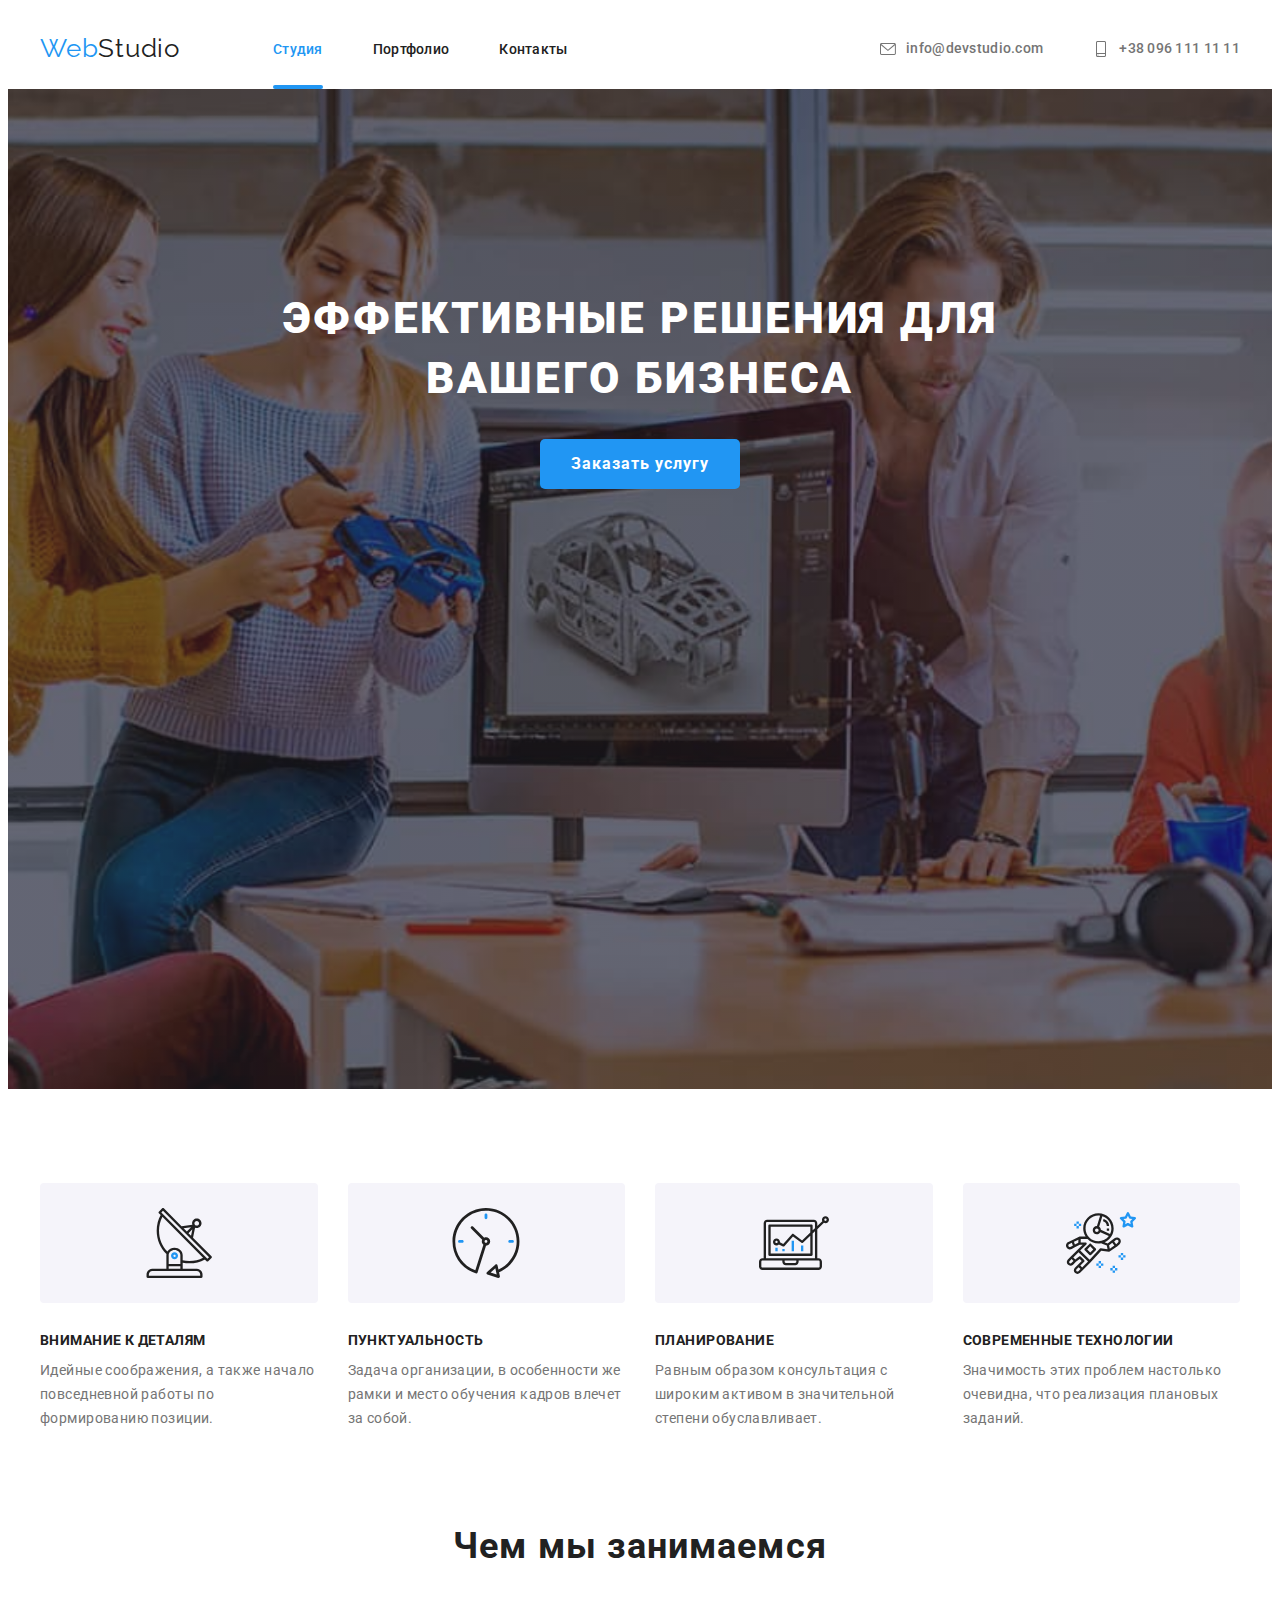
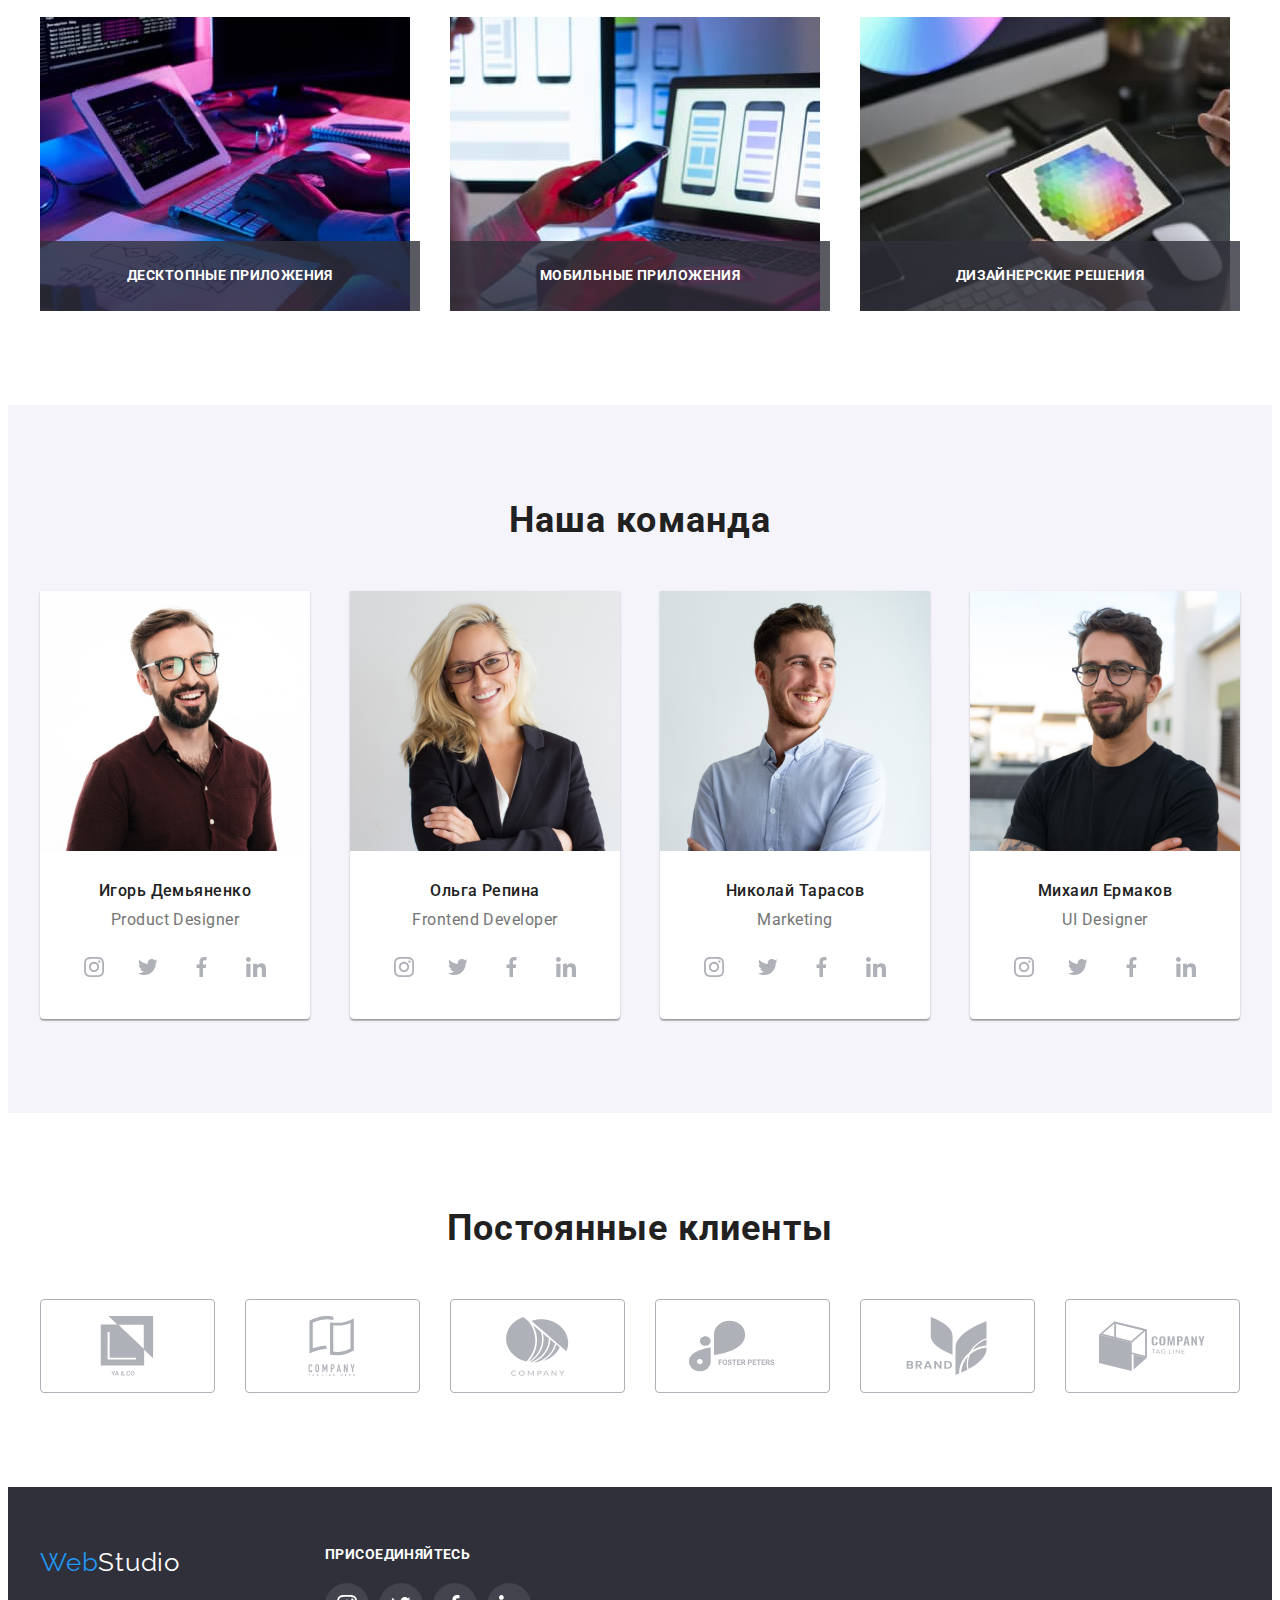
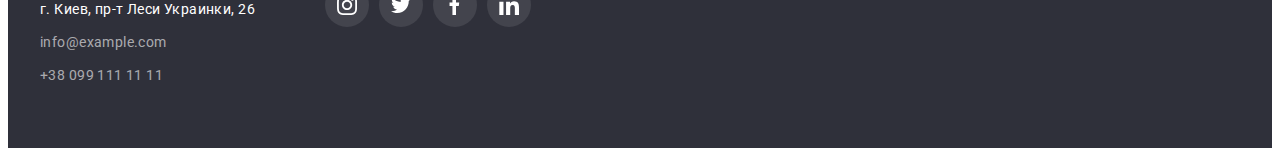
==== index.html @ 11f338d6 "added files" ====
﻿<!DOCTYPE html>
<html lang="ru">
<head>
    <meta charset="UTF-8">
    <meta http-equiv="X-UA-Compatible" content="IE=edge">
    <meta name="viewport" content="width=device-width, initial-scale=1.0">
    <link rel="preconnect" href="https://fonts.googleapis.com">
    <link rel="preconnect" href="https://fonts.gstatic.com" crossorigin>
    <link href="https://fonts.googleapis.com/css2?family=Raleway:wght@700&family=Roboto:wght@400;500;700;900&display=swap" rel="stylesheet">
    <link rel="stylesheet" href="https://cdnjs.cloudflare.com/ajax/libs/modern-normalize/1.1.0/modern-normalize.min.css" integrity="sha512-wpPYUAdjBVSE4KJnH1VR1HeZfpl1ub8YT/NKx4PuQ5NmX2tKuGu6U/JRp5y+Y8XG2tV+wKQpNHVUX03MfMFn9Q==" crossorigin="anonymous" referrerpolicy="no-referrer" />
    <link rel="stylesheet" href="./css/styles.css">
    <title>Web Studio</title>
</head>
<body>
    <!-- header -->
    <header class="header">
        <div class="container flex-center-between">
            <nav class="navigation flex-center-between">
                <a class="logo" lang="en" href="/">Web<span>Studio</span>
                </a>
                <ul class="navigation-list">
                    <li class="navigation-item"><a class="navigation-link active" href="index.html">Студия</a></li>
                    <li class="navigation-item"><a class="navigation-link" href="portfolio.html">Портфолио</a></li>
                    <li class="navigation-item"><a class="navigation-link" href="">Контакты</a></li>
                </ul>
            </nav>
            <div class="connection flex">
                <a class="connection-link" href="mailto:info@devstudio.com">
                    <svg class="connection-icon">
                        <use href="./images/symbol-defs.svg#icon-gray-mail"></use>
                    </svg>
                    <span>info@devstudio.com</span></a>
                <a class="connection-link" href="tel:+380961111111">
                    <svg class="connection-icon">
                        <use href="./images/symbol-defs.svg#icon-gray-smartphone"></use>
                    </svg>
                    <span>+38 096 111 11 11</span></a>
            </div>
        </div>
    </header>
    <!-- main -->
    <main>
        <!-- hero -->
        <section class="hero overlay">
            <div class="container">
                <h1 class="title">Эффективные решения для вашего бизнеса</h1>
            <button class="hero-button" type="button" data-modal-open>Заказать услугу</button>
            </div>
        </section>
        <!-- benefits -->
        <section class="benefits section">
           <div class="container">
            <h2 class="visually-hidden">Преимущества</h2>
            <ul class="benefits-list flex-center">
                <li class="benefits-item">
                    <div class="benefits-icon">
                        <svg class="benefits-ic">
                        <use href="./images/symbol-defs.svg#icon-benefits-one"></use>
                    </svg>
                    </div>
                    <h3 class="benefits-title">Внимание к деталям</h3>
                    <p class="benefits-descr">Идейные соображения, а также начало повседневной работы по формированию позиции.</p>
                </li>
                <li class="benefits-item">
                    <div class="benefits-icon">
                        <svg class="benefits-ic">
                        <use href="./images/symbol-defs.svg#icon-benefits-two"></use>
                    </svg>
                    </div>
                    <h3 class="benefits-title">Пунктуальность</h3>
                    <p class="benefits-descr">Задача организации, в особенности же рамки и место обучения кадров влечет за собой.</p>
                </li>
                <li class="benefits-item">
                    <div class="benefits-icon">
                        <svg class="benefits-ic">
                        <use href="./images/symbol-defs.svg#icon-benefits-three"></use>
                    </svg>
                    </div>
                    <h3 class="benefits-title">Планирование</h3>
                    <p class="benefits-descr">Равным образом консультация с широким активом в значительной степени обуславливает.</p>
                </li>
                <li class="benefits-item">
                    <div class="benefits-icon">
                        <svg class="benefits-ic">
                        <use href="./images/symbol-defs.svg#icon-benefits-four"></use>
                    </svg>
                    </div>
                    <h3 class="benefits-title">Современные технологии</h3>
                    <p class="benefits-descr">Значимость этих проблем настолько очевидна, что реализация плановых заданий.</p>
                </li>
            </ul>
           </div>
        </section>
        <!-- what are we doing -->
        <section class="specifics">
           <div class="container ">
            <h2 class="second-title">Чем мы занимаемся</h2>
            <ul class="specifics-list flex-center-between">
                <li class="specifics-item">
                    <a class="specifics-link" href="">
                        <img src="images/box1.jpg" alt="Десктопные приложения" width="370">
                        <div class="specifics-title">Десктопные приложения</div>
                    </a>
                    
                </li>
                <li class="specifics-item">
                    <a class="specifics-link" href="">
                        <img src="images/box2.jpg" alt="Мобильные приложения" width="370">
                        <div class="specifics-title">Мобильные приложения</div>
                    </a>
                    
                </li>
                <li class="specifics-item">
                    <a class="specifics-link" href="">
                        <img src="images/box3.jpg" alt="Дизайнерские решения" width="370">
                        <div class="specifics-title">Дизайнерские решения</div>
                    </a>
                    
                </li>
            </ul>
           </div>
        </section>
        <!-- our tem -->
        <section class="team section">
          <div class="container">
            <h2 class="second-title">Наша команда</h2>
            <ul class="team-list flex-center-between">
                <li class="team-item">
                    <img src="images/team1.jpg" alt="Игорь Демьяненко" width="270" class="team-img">
                    <h3 class="team-title">Игорь Демьяненко</h3>
                    <p class="team-descr" lang="en">Product Designer</p>
                    <ul class="team-socials-list flex-center-between">
                        <li class="team-socials-item">
                            <a class="team-socials-link" href="">
                                <svg class="team-socials-icon">
                                    <use href="./images/symbol-defs.svg#icon-instagram2"></use>
                                </svg>
                            </a>
                        </li>
                        <li class="team-socials-item">
                            <a class="team-socials-link" href="">
                                <svg class="team-socials-icon">
                                    <use href="./images/symbol-defs.svg#icon-twitter"></use>
                                </svg>
                            </a>
                        </li>
                        <li class="team-socials-item">
                            <a class="team-socials-link" href="">
                                <svg class="team-socials-icon">
                                    <use href="./images/symbol-defs.svg#icon-fb"></use>
                                </svg>
                            </a>
                        </li>
                        <li class="team-socials-item">
                            <a class="team-socials-link" href="">
                                <svg class="team-socials-icon">
                                    <use href="./images/symbol-defs.svg#icon-linkedin"></use>
                                </svg>
                            </a>
                        </li>
                    </ul>
                </li>
                <li class="team-item">
                    <img src="images/team2.jpg" alt="Ольга Репина" width="270" class="team-img">
                    <h3 class="team-title">Ольга Репина</h3>
                    <p class="team-descr" lang="en">Frontend Developer</p>
                    <ul class="team-socials-list flex-center-between">
                        <li class="team-socials-item">
                            <a class="team-socials-link" href="">
                                <svg class="team-socials-icon">
                                    <use href="./images/symbol-defs.svg#icon-instagram2"></use>
                                </svg>
                            </a>
                        </li>
                        <li class="team-socials-item">
                            <a class="team-socials-link" href="">
                                <svg class="team-socials-icon">
                                    <use href="./images/symbol-defs.svg#icon-twitter"></use>
                                </svg>
                            </a>
                        </li>
                        <li class="team-socials-item">
                            <a class="team-socials-link" href="">
                                <svg class="team-socials-icon">
                                    <use href="./images/symbol-defs.svg#icon-fb"></use>
                                </svg>
                            </a>
                        </li>
                        <li class="team-socials-item">
                            <a class="team-socials-link" href="">
                                <svg class="team-socials-icon">
                                    <use href="./images/symbol-defs.svg#icon-linkedin"></use>
                                </svg>
                            </a>
                        </li>
                    </ul>
                </li>
                <li class="team-item">
                    <img src="images/team3.jpg" alt="Николай Тарасов" width="270" class="team-img">
                    <h3 class="team-title">Николай Тарасов</h3>
                    <p class="team-descr" lang="en">Marketing</p>
                    <ul class="team-socials-list flex-center-between">
                        <li class="team-socials-item">
                            <a class="team-socials-link" href="">
                                <svg class="team-socials-icon">
                                    <use href="./images/symbol-defs.svg#icon-instagram2"></use>
                                </svg>
                            </a>
                        </li>
                        <li class="team-socials-item">
                            <a class="team-socials-link" href="">
                                <svg class="team-socials-icon">
                                    <use href="./images/symbol-defs.svg#icon-twitter"></use>
                                </svg>
                            </a>
                        </li>
                        <li class="team-socials-item">
                            <a class="team-socials-link" href="">
                                <svg class="team-socials-icon">
                                    <use href="./images/symbol-defs.svg#icon-fb"></use>
                                </svg>
                            </a>
                        </li>
                        <li class="team-socials-item">
                            <a class="team-socials-link" href="">
                                <svg class="team-socials-icon">
                                    <use href="./images/symbol-defs.svg#icon-linkedin"></use>
                                </svg>
                            </a>
                        </li>
                    </ul>
                </li>
                <li class="team-item">
                    <img src="images/team4.jpg" alt="Михаил Ермаков" width="270" class="team-img">
                    <h3 class="team-title">Михаил Ермаков</h3>
                    <p class="team-descr" lang="en">UI Designer</p>
                    <ul class="team-socials-list flex-center-between">
                        <li class="team-socials-item">
                            <a class="team-socials-link" href="">
                                <svg class="team-socials-icon">
                                    <use href="./images/symbol-defs.svg#icon-instagram2"></use>
                                </svg>
                            </a>
                        </li>
                        <li class="team-socials-item">
                            <a class="team-socials-link" href="">
                                <svg class="team-socials-icon">
                                    <use href="./images/symbol-defs.svg#icon-twitter"></use>
                                </svg>
                            </a>
                        </li>
                        <li class="team-socials-item">
                            <a class="team-socials-link" href="">
                                <svg class="team-socials-icon">
                                    <use href="./images/symbol-defs.svg#icon-fb"></use>
                                </svg>
                            </a>
                        </li>
                        <li class="team-socials-item">
                            <a class="team-socials-link" href="">
                                <svg class="team-socials-icon">
                                    <use href="./images/symbol-defs.svg#icon-linkedin"></use>
                                </svg>
                            </a>
                        </li>
                    </ul>
                </li>
            </ul>
          </div>
        </section>
        <section class="clients section">
            <div class="container">
                <h2 class="second-title">Постоянные клиенты</h2>
            <ul class="clients-list">
                <li class="clients-item">
                    <a class="clients-link" href="">
                        <svg class="clients-icon">
                            <use href="./images/symbol-defs.svg#icon-clients-one"></use>
                        </svg> 
                    </a>
                </li>
                <li class="clients-item">
                    <a class="clients-link" href="#">
                        <svg class="clients-icon">
                            <use href="./images/symbol-defs.svg#icon-clients-two"></use>
                        </svg> 
                    </a>
                </li>
                <li class="clients-item">
                    <a class="clients-link" href="#">
                        <svg class="clients-icon">
                            <use href="./images/symbol-defs.svg#icon-clients-three"></use>
                        </svg> 
                    </a>
                </li>
                <li class="clients-item">
                    <a class="clients-link" href="#">
                        <svg class="clients-icon">
                            <use href="./images/symbol-defs.svg#icon-clients-four"></use>
                        </svg> 
                    </a>
                </li>
                <li class="clients-item">
                    <a class="clients-link" href="#">
                        <svg class="clients-icon">
                            <use href="./images/symbol-defs.svg#icon-clients-five"></use>
                        </svg> 
                    </a>
                </li>
                <li class="clients-item">
                    <a class="clients-link" href="#">
                        <svg class="clients-icon">
                            <use href="./images/symbol-defs.svg#icon-clients-six"></use>
                        </svg> 
                    </a>
                </li>
            </ul>

            </div>
        </section>
    </main>
    <!-- footer -->
    <footer class="footer">
       <div class="container flex">
        <div class="footer-contacts">
            <a class="logo footer-logo" lang="en" href="/">
            Web<span>Studio</span>
        </a>
    <address class="address">г. Киев, пр-т Леси Украинки, 26</address>
    <div class="footer-links">
        <a class="footer-link footer-link-mail" href="mailto:info@example.com">info@example.com</a>
        <a class="footer-link" href="tel:+380991111111">+38 099 111 11 11</a>
    </div>
        </div>
        <div class="footer-socials">
            <h2 class="footer-socials-header">Присоединяйтесь</h2>
            <ul class="footer-socials-list flex-center">
                <li class="footer-socials-item">
                    <a href="" class="footer-social-link">
                        <svg class="footer-social-icon">
                            <use href="./images/symbol-defs.svg#icon-instagram2"></use>
                        </svg>
                    </a>
                </li>
                <li class="footer-socials-item">
                    <a href="" class="footer-social-link">
                        <svg class="footer-social-icon">
                            <use href="./images/symbol-defs.svg#icon-twitter"></use>
                        </svg>
                    </a>
                </li>
                <li class="footer-socials-item">
                    <a href="" class="footer-social-link">
                        <svg class="footer-social-icon">
                            <use href="./images/symbol-defs.svg#icon-fb"></use>
                        </svg>
                    </a>
                </li>
                <li class="footer-socials-item">
                    <a href="" class="footer-social-link">
                        <svg class="footer-social-icon">
                            <use href="./images/symbol-defs.svg#icon-linkedin"></use>
                        </svg>
                    </a>
                </li>
            </ul>
        </div>
   
       </div>
    </footer>
<div class="backdrop is-hidden" data-modal>
    <div class="modal">
 <div class="close" data-modal-close>
 </div>
    </div>
</div>

    <script src="./js/modal.js"></script>
</body>
</html>
---- css/styles.css ----
﻿:root {
    --brand-color: #2196F3;
    --light-font-color: #757575;
    --dark-font-color: #212121;
    --bg-color: #F5F4FA;
    --footer-bg-color: #2F303A;
}
body {
    font-family: Roboto, sans-serif;
    background-color: #ffffff;
    color: var(--dark-font-color);
}
li {
    list-style: none;
}
.second-title {

    font-size: 36px;
    line-height: 1.17;
    text-align: center;
    letter-spacing: 0.03em;
    margin-bottom: 50px;
}
.container {
    width: 1200px;
    padding-left: 15px;
    padding-right: 15px;
    margin: 0 auto;
}
h1,
h2,
h3,
h4,
h5,
h6,
p {
    margin: 0;
}
ul,
ol {
    padding-left: 0;
    margin: 0;
}
button {
    cursor: pointer;
}
img {
    display: block;
}
.flex {
    display: flex;
}
.flex-center-between {
    display: flex;
    align-items: center;
    justify-content: space-between;
}
.flex-center {
    display: flex;
    align-items: center;
}
.section {
    padding-top: 94px;
    padding-bottom: 94px;
}
/*//////////////////// header ///////////////////////*/
.header {
    padding-top: 25px;
    padding-bottom: 25px;
}
.header-portfolio {
    border-bottom: 1px solid #ECECEC;
}
.logo {
    font-family: Raleway, sans-serif;
    color: var(--brand-color);
    text-decoration: none;
    font-size: 26px;
    line-height: 1.2;
    letter-spacing: 0.03em;
}
.logo>span {
    color: var(--dark-font-color);
}

.navigation-list {
    display: flex;
    margin-left: 93px;
}
.navigation-item:not(:last-child) {
    margin-right: 50px;
}


.navigation-link {
    position: relative;
    padding-top: 32px;
    padding-bottom: 32px;
    text-decoration: none;
    color: #212121;
    font-weight: 500;
    font-size: 14px;
    line-height: 1.14;
    letter-spacing: 0.02em;
    transition: color 250ms cubic-bezier(0.4, 0, 0.2, 1);
}

.navigation-link.active {
    color: var(--brand-color);
    position: relative;
}
.active::after {
    width: 100%;
    position: absolute;
    content: '';
    display: block;
    bottom: 0;
    left: 0;
    height: 4px;
    border-radius: 2px;
    background-color: var(--brand-color);
}
.navigation-list .navigation-link:hover,
.navigation-list .navigation-link:focus {
    color: var(--brand-color);
}



.connection .connection-link {
    display: flex;
    justify-content: center;
    align-items: center;
    color: var(--light-font-color);
    text-decoration: none;
    font-weight: 500;
    font-size: 14px;
    line-height: 1.14;
    letter-spacing: 0.02em;
    fill: var(--light-font-color);
    transition: color 250ms cubic-bezier(0.4, 0, 0.2, 1),
    fill 250ms cubic-bezier(0.4, 0, 0.2, 1);
   
}
.connection-link + .connection-link {
    margin-left: 50px;
}
.connection-icon {
    display: inline-block;
    vertical-align: top;
    width: 16px;
    height: 16px;
    margin-right: 10px;
}
.connection .connection-link:hover,
.connection .connection-link:focus {
    color: var(--brand-color);
    fill: var(--brand-color);
}

/*//////////////// index - styles /////////////////////*/
/* ///////////////////////hero/////////////////////////// */
.hero {
    padding-top: 200px;
    padding-bottom: 200px;
    
    
}
.overlay {
    height: 600px;
    max-width: 1600px;
    margin-left: auto;
    margin-right: auto;
    background: linear-gradient(180deg, 
    rgba(47, 48, 58, 0.4), 
    rgba(47, 48, 58, 0.4)) 
  ,
     url('../images/bg.jpg');
    background-size: cover;
    background-position: center;
    background-repeat: no-repeat;
}
.hero .title {
    font-weight: 900;
    font-size: 44px;
    line-height: 1.36;
    text-align: center;
    letter-spacing: 0.06em;
    text-transform: uppercase;
    color: #FFFFFF;
    margin-bottom: 30px;
    padding-left: 237px;
    padding-right: 237px;
}
.hero .hero-button {
    display: block;
    font-family: 'Roboto', sans-serif;
    color: #fff;
    background-color: var(--brand-color);
    font-weight: 700;
    font-size: 16px;
    line-height: 1.4;
    text-align: center;
    letter-spacing: 0.06em;
    width: 200px;
    height: 50px;
    cursor: pointer;
    border: none;
    border-radius: 5px;
    margin: 0 auto;
    
}
/*////////////////// benefits////////////////////// */
.benefits {
    background-color: #ffffff;
    
}
.visually-hidden { 
    position: absolute; 
    width: 1px; 
    height: 1px; 
    margin: -1px; 
    border: 0; 
    padding: 0; 
    white-space: nowrap; 
    clip-path: inset(100%); 
    clip: rect(0 0 0 0); 
    overflow: hidden; 
} 
.benefits-list {
    margin-right: -30px;
}
.benefits-icon {
    display: flex;
    justify-content: center;
    align-items: center;
    height: 120px;
    background-color: #F5F4FA;
    border-radius: 4px;
    margin-bottom: 30px;
}
.benefits-ic {
    width: 70px;
    height: 70px;
}
.benefits .benefits-item {
    width: calc(100% / 4 - 30px);
    margin-right: 30px;
}
.benefits .benefits-title {
    font-size: 14px;
    line-height: 1.14;
    letter-spacing: 0.03em;
    text-transform: uppercase;
    margin-bottom: 10px;
}
.benefits .benefits-descr {
    font-size: 14px;
    line-height: 1.7;
    letter-spacing: 0.03em;
    color: var(--light-font-color);
}
/*///////////////////// specifics///////////////////////// */
.specifics {
    padding-bottom: 94px;
}
.specifics-list {
    margin-left: -30px;
}
.specifics-item {
    list-style: none;
    width: calc(100% / 3 - 30px);
    margin-left: 30px;
}
.specifics-title {
    display: flex;
    align-items: center;
    justify-content: center;
    position: absolute;
    bottom: 0;
    left: 0;
    width: 100%;
    height: 70px;
    font-size: 14px;
    line-height: 1.14;
    font-weight: 700;
    letter-spacing: 0.03em;
    text-transform: uppercase;
    color: #FFFFFF;
    background-color: rgba(47, 48, 58, 0.8);
}
.specifics-link {
    height: 294px;
    position: relative;
    display: block;
    
}
/*////////////////////// team/////////////////////////// */
.team {
    background-color: var(--bg-color);
}
.team-item {
    padding-bottom: 30px;
    background-color: #fff;
    box-shadow: 0px 1px 3px rgba(0, 0, 0, 0.12), 0px 1px 1px rgba(0, 0, 0, 0.14), 0px 2px 1px rgba(0, 0, 0, 0.2);
    border-radius: 0px 0px 4px 4px;
}
.team-img {
    margin-bottom: 30px;
}
.team-title {
    font-weight: 500;
    font-size: 16px;
    line-height: 1.19;
    text-align: center;
    letter-spacing: 0.03em;
    margin-bottom: 10px;
}
.team-descr {
    font-size: 16px;
    line-height: 1.19;
    text-align: center;
    letter-spacing: 0.03em;
    color: var(--light-font-color);
    margin-bottom: 16px;
}
.team-socials-list {
    padding-left: 32px;
    padding-right: 32px;
}
.team-socials-icon {
    width: 20px;
    height: 20px;
}
.team-socials-link {
    display: flex;
    justify-content: center;
    align-items: center;
    border-radius: 50px;
    width: 44px;
    height: 44px;
    fill: #AFB1B8;
    transition: background-color 250ms cubic-bezier(0.4, 0, 0.2, 1),
    fill 250ms cubic-bezier(0.4, 0, 0.2, 1);
}
.team-socials-link:hover,
.team-socials-link:focus {
    background-color: var(--brand-color);
    fill: #fff;
}
/* //////////////clients///////////////////// */
.clients {
    background-color: #ffffff;
}
.clients-list {
    display: flex;
    align-items: center;
    margin-right: -30px;
}
.clients-item {
    width: calc(100% / 6 - 30px);
    margin-right: 30px;
   
}
.clients-icon {
    width: 106px;
    height: 60px;
}
.clients-link {
    display: flex;
    justify-content: center;
    align-items: center;
    height: 92px;
    border: 1px solid rgba(175, 177, 184, 1);
    border-radius: 4px;
    fill: #afb1b8;
    transition: border-color 250ms cubic-bezier(0.4, 0, 0.2, 1),
    fill 250ms cubic-bezier(0.4, 0, 0.2, 1);
}
.clients-link:hover,
.clients-link:focus {
    fill: var(--brand-color);
    border-color: var(--brand-color);
}
/*////////////// portfolio ///////////////////*/

.works-button {
    font-family: Roboto, sans-serif;
    font-weight: 500;
    font-size: 16px;
    line-height: 1.6;
    text-align: center;
    letter-spacing: 0.03em;
    color: var(--dark-font-color);
    border: none;
    padding: 6px 22px;
    cursor: pointer;
    background-color: var(--bg-color);
    border-radius: 5px;
    transition: background-color 250ms cubic-bezier(0.4, 0, 0.2, 1),
     color 250ms cubic-bezier(0.4, 0, 0.2, 1),
     box-shadow 250ms cubic-bezier(0.4, 0, 0.2, 1);
}
.works-button:hover,
.works-button:focus {
    background-color: var(--brand-color);
    color: #ffffff;
    box-shadow: 0px 3px 1px rgba(0, 0, 0, 0.1), 0px 1px 2px rgba(0, 0, 0, 0.08), 0px 2px 2px rgba(0, 0, 0, 0.12);
}
.works-tabs {
    margin-bottom: 50px;
    justify-content: center;
}
.works-tab:not(:last-child) {
    margin-right: 8px;
}
.works-block {
    position: relative;
    height: 294px;
    overflow: hidden;
    
}
.works-descr {
    position: absolute;
    background-color: rgba(33, 150, 243, 0.9);
    top: 0;
    left: 0;
    width: 100%;
    height: 100%;
    padding: 63px 24px;
    font-weight: 400;
    font-size: 18px;
    line-height: 1.55;
    letter-spacing: 0.03em;
    color: #FFFFFF;
    transform: translateY(100%);
    transition: transform 250ms cubic-bezier(0.4, 0, 0.2, 1);
}
.works-item:hover .works-descr,
.works-item:focus .works-descr {
    transform: translateY(0);
}
.item-content {
    border-bottom: 1px solid rgba(238, 238, 238, 1);
    border-left: 1px solid rgba(238, 238, 238, 1);
    border-right: 1px solid rgba(238, 238, 238, 1);
    padding: 20px 24px;
}
.works-item {
    position: relative;
    width: calc(100% / 3 - 30px);
    margin-left: 30px;
    margin-bottom: 30px;
}
.works-item:hover,
.works-item:focus {
    box-shadow: 0px 1px 1px rgba(0, 0, 0, 0.12), 0px 4px 4px rgba(0, 0, 0, 0.06), 1px 4px 6px rgba(0, 0, 0, 0.16);
}
.works-list {
    flex-wrap: wrap;
    display: flex;
    margin-left: -30px;
    margin-bottom: -30px;
    
}
.works-title {
    color: var(--dark-font-color);
    font-size: 18px;
    line-height: 2;
    letter-spacing: 0.06em;
    margin-bottom: 4px;
}
.works-link {
    text-decoration: none;
}
.works-type {
    font-size: 16px;
    line-height: 1.87;
    letter-spacing: 0.03em;
    color: var(--light-font-color);
    
}
.works .hidden {
    display: none;
    position: absolute;
    top: 0;
    font-size: 18px;
    line-height: 1.55;
    letter-spacing: 0.03em;
    color: #FFFFFF;
    background: rgba(33, 150, 243, 0.9);
    padding: 63px 24px;
}

/*//////////////////////// footer ///////////////////////////*/
.footer {
    background-color: var(--footer-bg-color);
    background-size: cover;
    width: 100%;
    padding-top: 60px;
    padding-bottom: 60px;
}
.footer-contacts {
    margin-right: 70px;
}
.footer .address {
    font-weight: 400;
    font-size: 14px;
    line-height: 1.7;
    letter-spacing: 0.03em;
    color: #FFFFFF;
    font-style: normal;
    margin-bottom: 9px;
    margin-top: 20px;
}
.footer span {
    color: #ffffff;
}
.footer .footer-link {
    display: block;
    font-weight: 400;
    font-size: 14px;
    line-height: 1.7;
    letter-spacing: 0.03em;
    color: rgba(255, 255, 255, 0.6);
    text-decoration: none;
}
.footer-link-mail {
    margin-bottom: 9px;
}
.footer-socials-header {
    font-size: 14px;
    line-height: 1.14;
    letter-spacing: 0.03em;
    text-transform: uppercase;
    color: #FFFFFF;
    margin-bottom: 20px;
}
.footer-socials-item:not(:last-child) {
    margin-right: 10px;
}
.footer-social-icon {
    width: 20px;
    height: 20px;
}
.footer-social-link {
    display: flex;
    justify-content: center;
    align-items: center;
    background-color: #43444D;
    border-radius: 50px;
    width: 44px;
    height: 44px;
    
    fill: #fff;
    transition: background-color 250ms cubic-bezier(0.4, 0, 0.2, 1);
}
.footer-social-link:hover,
.footer-social-link:focus {
    background-color: var(--brand-color);
}

.backdrop {
    position: fixed;
    top: 0;
    left: 0;
    width: 100%;
    height: 100%;
    background: rgba(0, 0, 0, 0.2);
    opacity: 1;
    transition: opacity 250ms cubic-bezier(0.4, 0, 0.2, 1);
}
.backdrop.is-hidden {
    opacity: 0;
    pointer-events: none;
}
.backdrop.is-hidden .modal {
    transform: translate(-50%, -50%) scale(1.1);
}
.modal {
    position: absolute;
    top: 50%;
    left: 50%;
    transform: translate(-50%, -50%) scale(1);

    min-height: 581px;
    min-width: 528px;

    background-color: #fff;
    transition: transform 250ms cubic-bezier(0.4, 0, 0.2, 1);
}

.close {
position: absolute;

top: 8px;
right: 8px;
width: 30px;
height: 30px;
cursor: pointer;
border: 1px solid rgba(0, 0, 0, 0.1);
border-radius: 50%;
transition: border 250ms cubic-bezier(0.4, 0, 0.2, 1);
}
.close:hover {
    border: 1px solid rgba(0, 0, 0, 0.5);
}
.close::before, .close::after {
position: absolute;
content: ' ';
height: 11px;
width: 2px;
background-color: #000;
top: 50%;
left: 50%;

}
.close:before {
transform: translate(-50%, -50%) rotate(45deg);
}
.close:after {
transform: translate(-50%, -50%) rotate(-45deg);
}
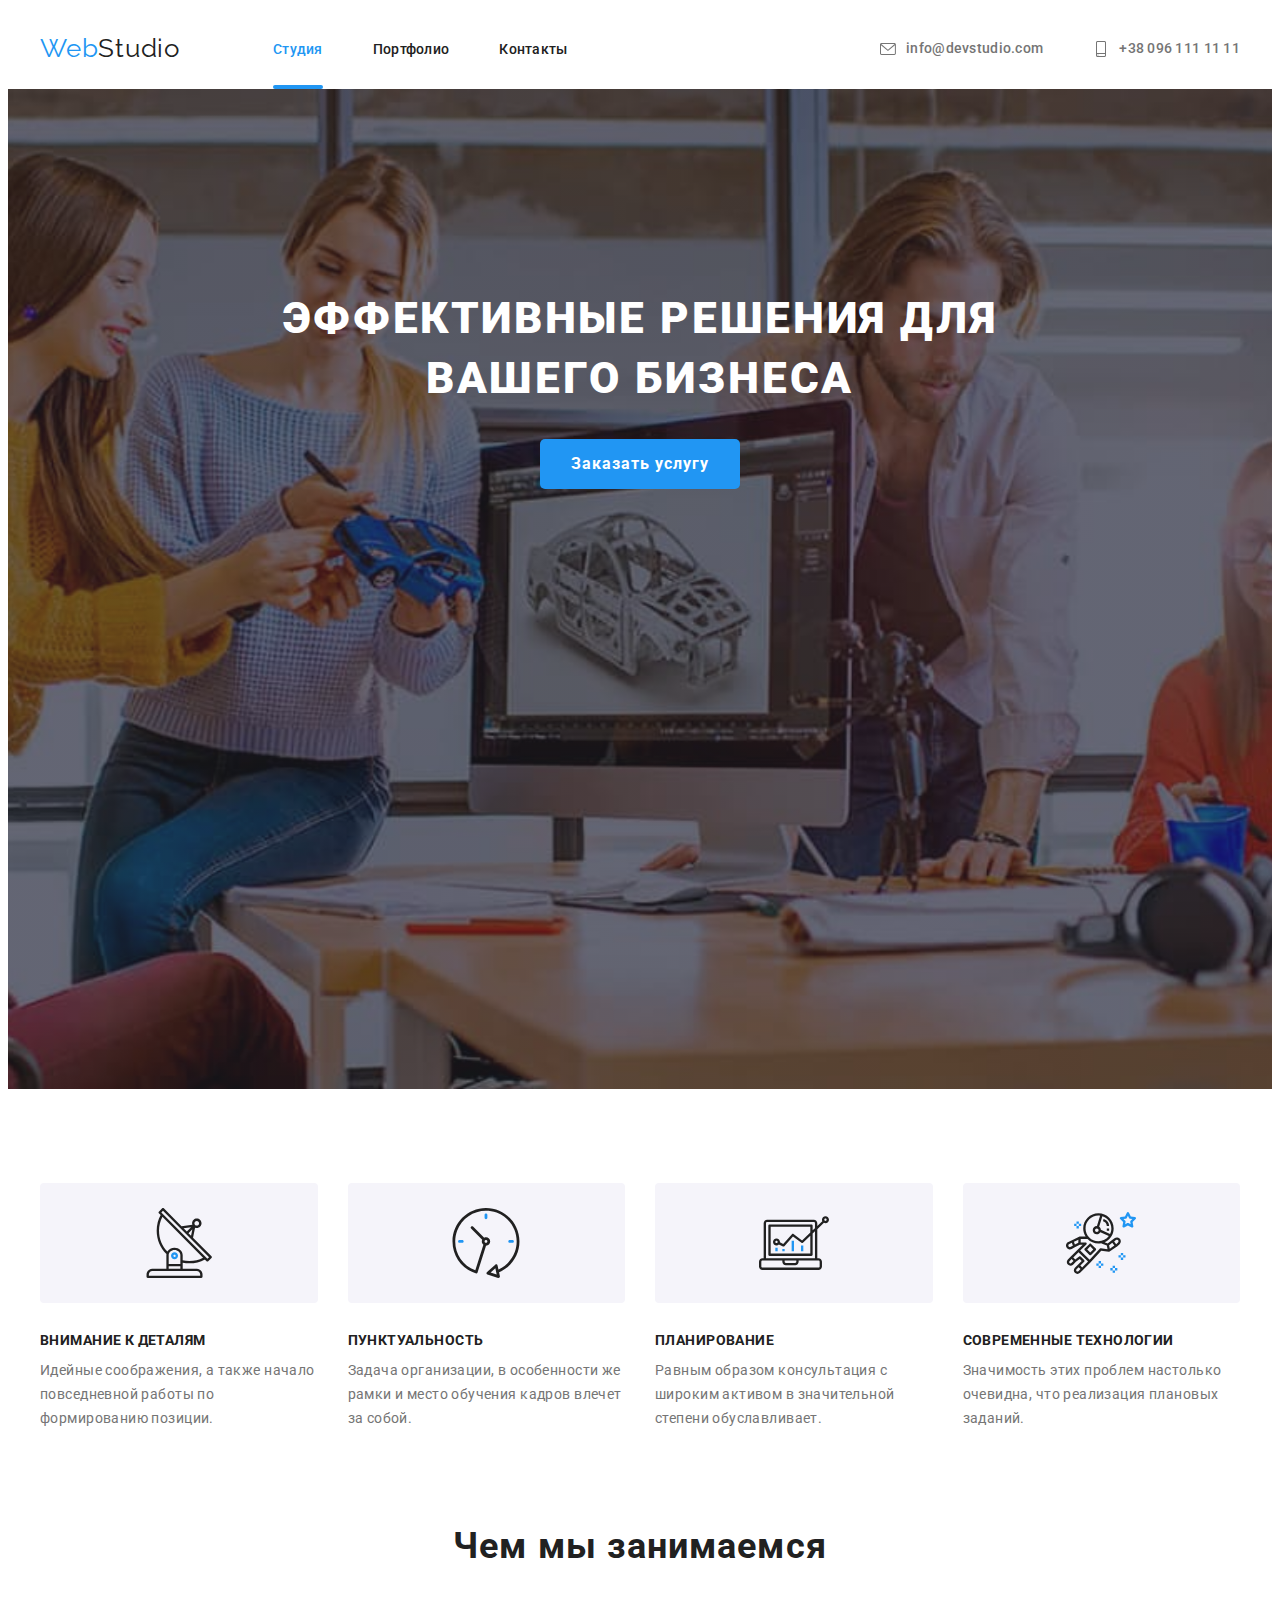
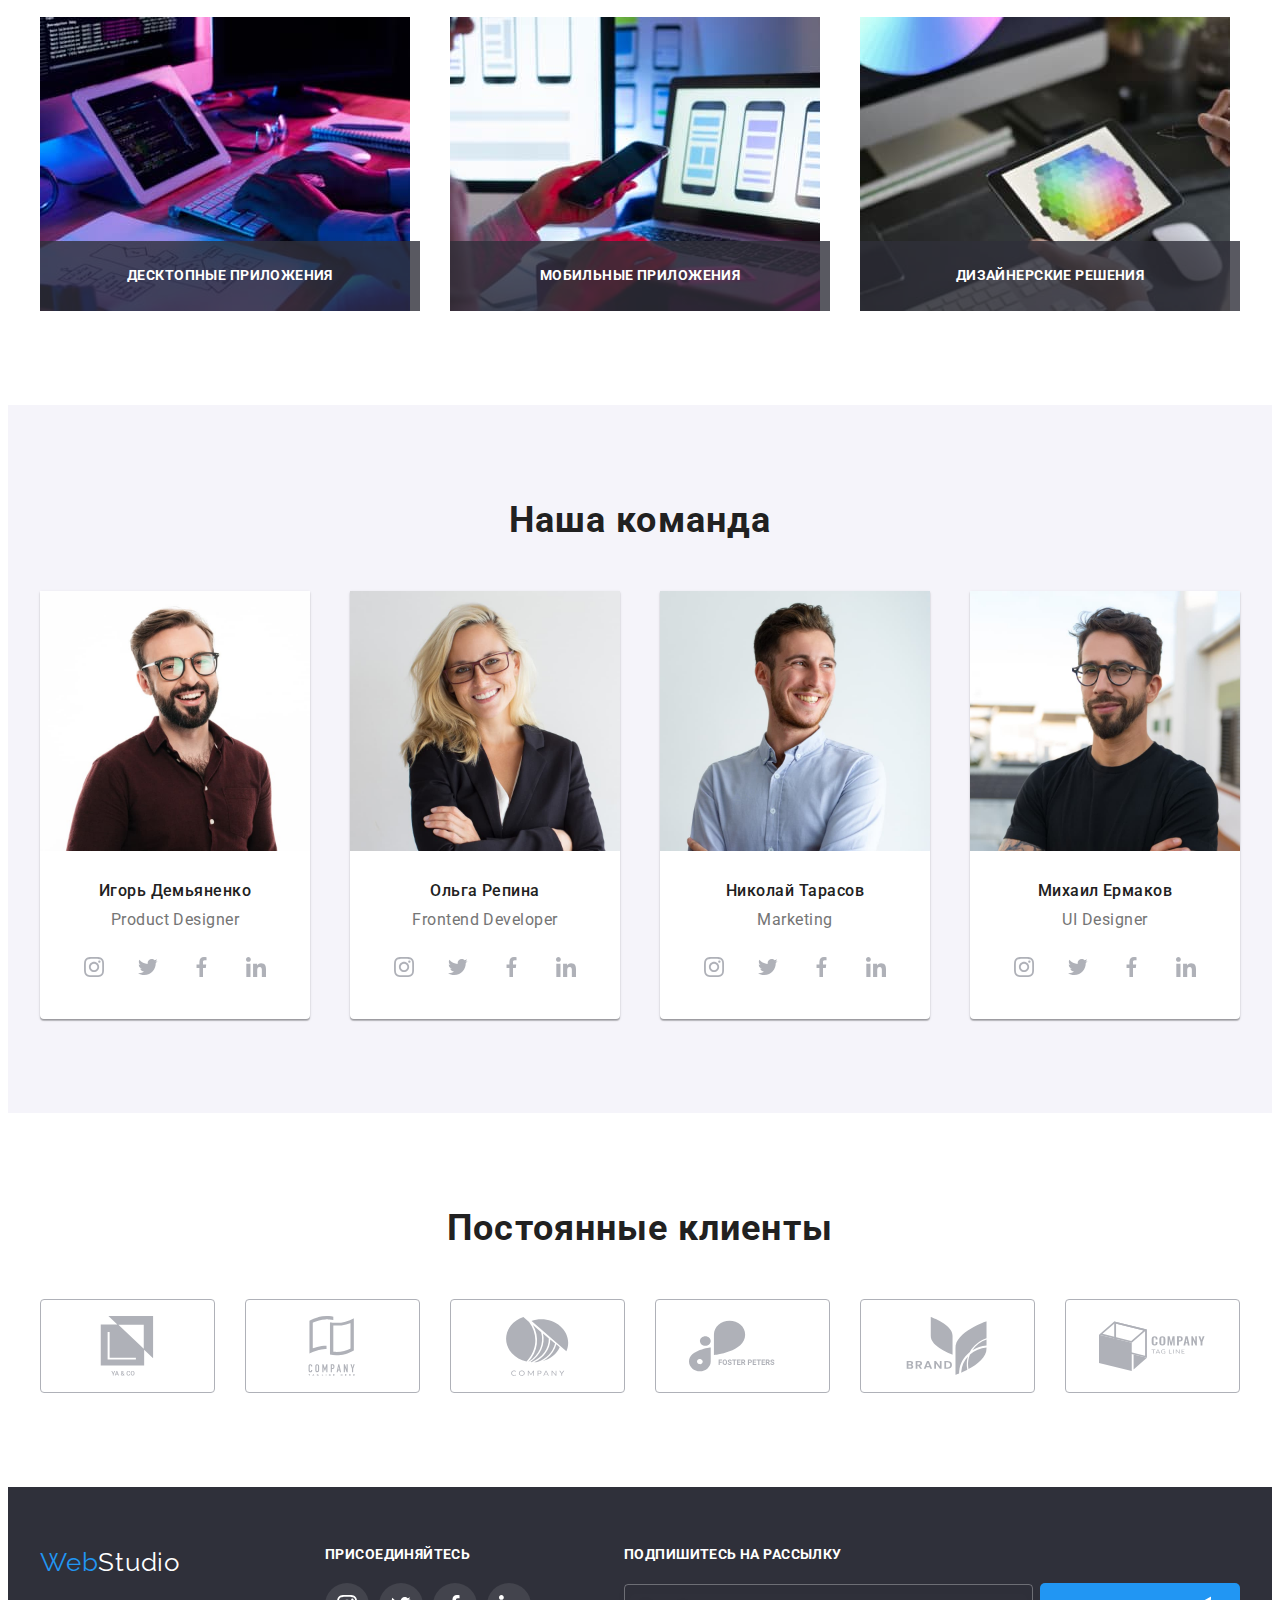
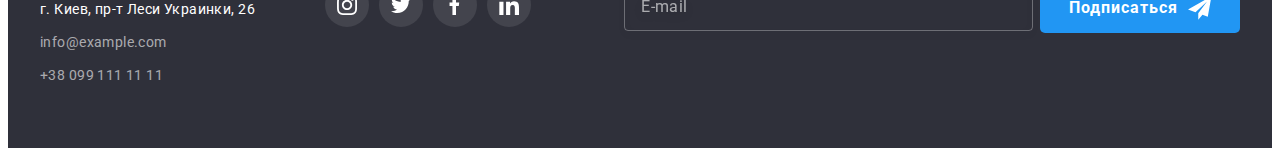
==== commit 6e737d91: "update" ====
--- a/index.html
+++ b/index.html
@@ -44,7 +44,7 @@
         <section class="hero overlay">
             <div class="container">
                 <h1 class="title">Эффективные решения для вашего бизнеса</h1>
-            <button class="hero-button" type="button" data-modal-open>Заказать услугу</button>
+            <button class="button" type="button" data-modal-open>Заказать услугу</button>
             </div>
         </section>
         <!-- benefits -->
@@ -333,7 +333,7 @@
     </div>
         </div>
         <div class="footer-socials">
-            <h2 class="footer-socials-header">Присоединяйтесь</h2>
+            <h2 class="footer-header">Присоединяйтесь</h2>
             <ul class="footer-socials-list flex-center">
                 <li class="footer-socials-item">
                     <a href="" class="footer-social-link">
@@ -365,13 +365,68 @@
                 </li>
             </ul>
         </div>
-   
+        <div class="footer-subscribe">
+            <form class="subscribe-form">
+                <h2 class="footer-header">Подпишитесь на рассылку</h2>
+               <div class="footer-blocks">
+                    <input class="footer-input" type="email" name="subscribe" placeholder="E-mail">
+                    <button class="button footer-button" type="submit">
+                    Подписаться
+                    <svg class="button-icon">
+                        <use href="images/symbol-defs.svg#icon-paper-plane"></use>
+                    </svg>
+                    </button>
+               </div>
+            
+            </form>
+        </div>
        </div>
     </footer>
 <div class="backdrop is-hidden" data-modal>
     <div class="modal">
- <div class="close" data-modal-close>
- </div>
+
+        <div class="close" data-modal-close></div>
+        <form>
+            <h2 class="modal-title">Оставьте свои данные, мы вам перезвоним</h2>
+            <label class="modal-label">
+                <span class="modal-span">Имя</span>
+                <input class="modal-input" name="user-name" type="text">
+                <svg class="modal-icon">
+                        <use href="images/symbol-defs.svg#icon-person-black"></use>
+                </svg>
+            </label>
+            <label class="modal-label">
+                <span class="modal-span">Телефон</span>
+                <input class="modal-input" name="phone" type="text">
+                <svg class="modal-icon">
+                        <use href="images/symbol-defs.svg#icon-phone-black"></use>
+                </svg>
+            </label>
+            <label class="modal-label">
+                <span class="modal-span">Почта</span>
+                <input class="modal-input" name="email" type="text">
+                <svg class="modal-icon">
+                        <use href="images/symbol-defs.svg#icon-email-black"></use>
+                </svg>
+            </label>
+            <label class="modal-label">
+                <span class="modal-span">Комментарий</span>
+                <textarea class="modal-textarea" name="comment" placeholder="Введите текст"></textarea>
+            </label>
+            <label class="checkbox-label">
+                <input class="checkbox-input" type="checkbox" name="confirmation">
+                 <svg class="checkbox-icon">
+                    <use href="images/symbol-defs.svg#icon-check"></use>
+                </svg>
+                <span class="checkbox-span">Соглашаюсь с рассылкой и принимаю</span>
+                <a href="#"> Условия договора</a>
+            </label>
+            <button class="button modal-button" type="submit">Отправить</button>
+        </form>
+        
+
+ 
+
     </div>
 </div>
 
--- a/css/styles.css
+++ b/css/styles.css
@@ -192,7 +192,7 @@
     padding-left: 237px;
     padding-right: 237px;
 }
-.hero .hero-button {
+.button {
     display: block;
     font-family: 'Roboto', sans-serif;
     color: #fff;
@@ -528,13 +528,16 @@
 .footer-link-mail {
     margin-bottom: 9px;
 }
-.footer-socials-header {
+.footer-header {
     font-size: 14px;
     line-height: 1.14;
     letter-spacing: 0.03em;
     text-transform: uppercase;
     color: #FFFFFF;
     margin-bottom: 20px;
+}
+.footer-socials {
+    margin-right: 93px;
 }
 .footer-socials-item:not(:last-child) {
     margin-right: 10px;
@@ -559,7 +562,47 @@
 .footer-social-link:focus {
     background-color: var(--brand-color);
 }
-
+.footer-subscribe {
+    flex-grow: 1;
+}
+.footer-blocks {
+    display: flex;
+    align-items: center;
+}
+
+.footer-input {
+    width: 100%;
+    margin-right: 7px;
+    padding: 15px 16px;
+    background-color: transparent;
+    border: 1px solid rgba(255, 255, 255, 0.3);
+    box-sizing: border-box;
+    color: #fff;
+    filter: drop-shadow(0px 4px 4px rgba(0, 0, 0, 0.15));
+    border-radius: 4px;
+}
+.footer-input:focus {
+    outline: 1px solid white;
+}
+.footer-input::placeholder {
+    font-family: 'Roboto', sans-serif;
+    letter-spacing: 0.03em;
+    font-size: 16px;
+    font-weight: 400;
+    line-height: 1.25;
+    color: rgba(255, 255, 255, 0.6);
+}
+.footer-button {
+    padding: 10px 29px;
+    display: inline-flex;
+    align-items: center;
+    justify-content: center;
+}
+.button-icon {
+    width: 24px;
+    height: 24px;
+    margin-left: 10px;
+}
 .backdrop {
     position: fixed;
     top: 0;
@@ -578,6 +621,7 @@
     transform: translate(-50%, -50%) scale(1.1);
 }
 .modal {
+    padding: 40px;
     position: absolute;
     top: 50%;
     left: 50%;
@@ -586,34 +630,162 @@
     min-height: 581px;
     min-width: 528px;
 
+    box-shadow: 0px 1px 3px rgba(0, 0, 0, 0.12), 0px 1px 1px rgba(0, 0, 0, 0.14), 0px 2px 1px rgba(0, 0, 0, 0.2);
+    border-radius: 4px;
     background-color: #fff;
     transition: transform 250ms cubic-bezier(0.4, 0, 0.2, 1);
 }
-
+.modal-title {
+    font-size: 20px;
+    line-height: 1.15;
+    text-align: center;
+    letter-spacing: 0.03em;
+    color: var(--dark-font-color);
+}
+.modal-label {
+    display: block;
+    position: relative;
+    
+}
+.modal-label:not(:first-child) {
+    margin-top: 28px;
+}
+.modal-span{
+    position: absolute;
+    top: -18px;
+    font-weight: 400;
+    font-size: 12px;
+    line-height: 1.16;
+    letter-spacing: 0.01em;
+    color: #757575;
+}
+.modal-input {
+    width: 100%;
+    padding: 11px 12px;
+    padding-left: 42px;
+    font-size: 16px;
+    color: var(--dark-font-color);
+    outline: 1px solid rgba(33, 33, 33, 0.2);
+    border-radius: 4px;
+    border: none;
+    transition: outline 250ms cubic-bezier(0.4, 0, 0.2, 1);
+}
+.modal-input:focus + .modal-icon {
+    fill: var(--brand-color);
+}
+.modal-input:focus {
+    outline:1px solid var(--brand-color);
+    border: none;
+}
+.modal-icon {
+    position: absolute;
+    top: 50%;
+    left: 12px;
+    transform: translateY(-50%) ;
+    width: 18px;
+    height: 18px;
+    fill: #000;
+    transition: fill 250ms cubic-bezier(0.4, 0, 0.2, 1);
+}
+
+.modal-textarea {
+    width: 100%;
+    min-height: 120px;
+    padding: 11px 12px;
+    font-size: 16px;
+    resize: none;
+    color: var(--dark-font-color);
+    outline: 1px solid rgba(33, 33, 33, 0.2);
+    border-radius: 4px;
+    border: none;
+    transition: outline 250ms cubic-bezier(0.4, 0, 0.2, 1);
+}
+.modal-textarea:focus {
+    outline:1px solid var(--brand-color);
+    border: none;
+}
+.modal-textarea::placeholder {
+    margin: 0;
+    font-weight: 400;
+    font-size: 14px;
+    line-height: 1.14;
+    letter-spacing: 0.01em;
+    color: rgba(117, 117, 117, 0.5);
+}
+.modal-button {
+    margin-top: 20px;
+    box-shadow: 0px 4px 4px rgba(0, 0, 0, 0.15);
+    transition: background-color 250ms cubic-bezier(0.4, 0, 0.2, 1);
+}
+.modal-button:hover {
+    background-color: #188CE8;
+}
+.checkbox-input {
+    -webkit-appearance: none;
+    -moz-appearance: none;
+    appearance: none;
+}
+.checkbox-label {
+    display: flex;
+    align-items: center;
+    justify-content: center;
+    margin-top: 20px;
+}
+.checkbox-icon {
+    margin-right: 7px;
+    width: 16px;
+    height: 16px;
+    border: 2px solid var(--dark-font-color);
+    border-radius: 2px;
+    background-color: #fff;
+}
+.checkbox-input:checked + .checkbox-icon {
+    border: none;
+    background-color: var(--brand-color);
+}
+.checkbox-span {
+    margin-right: 7px;
+    display: flex;
+    align-items: center;
+    justify-content: center;
+    font-weight: 400;
+    font-size: 14px;
+    line-height: 1.71;
+    letter-spacing: 0.03em;
+    color: #757575;
+}
+.checkbox-span + a {
+    font-weight: 400;
+    font-size: 14px;
+    line-height: 1.71;
+    letter-spacing: 0.03em;
+    color: var(--brand-color);
+}
 .close {
-position: absolute;
-
-top: 8px;
-right: 8px;
-width: 30px;
-height: 30px;
-cursor: pointer;
-border: 1px solid rgba(0, 0, 0, 0.1);
-border-radius: 50%;
-transition: border 250ms cubic-bezier(0.4, 0, 0.2, 1);
-}
-.close:hover {
-    border: 1px solid rgba(0, 0, 0, 0.5);
+    position: absolute;
+    top: 8px;
+    right: 8px;
+    width: 30px;
+    height: 30px;
+    cursor: pointer;
+    border: 1px solid rgba(0, 0, 0, 0.1);
+    border-radius: 50%;
+    transition: border 250ms cubic-bezier(0.4, 0, 0.2, 1);
+}
+.close:hover::before,
+.close:hover::after
+ {
+    background-color: var(--brand-color);
 }
 .close::before, .close::after {
 position: absolute;
 content: ' ';
-height: 11px;
+height: 13.57px;
 width: 2px;
 background-color: #000;
 top: 50%;
 left: 50%;
-
+transition: background-color 250ms cubic-bezier(0.4, 0, 0.2, 1);
 }
 .close:before {
 transform: translate(-50%, -50%) rotate(45deg);
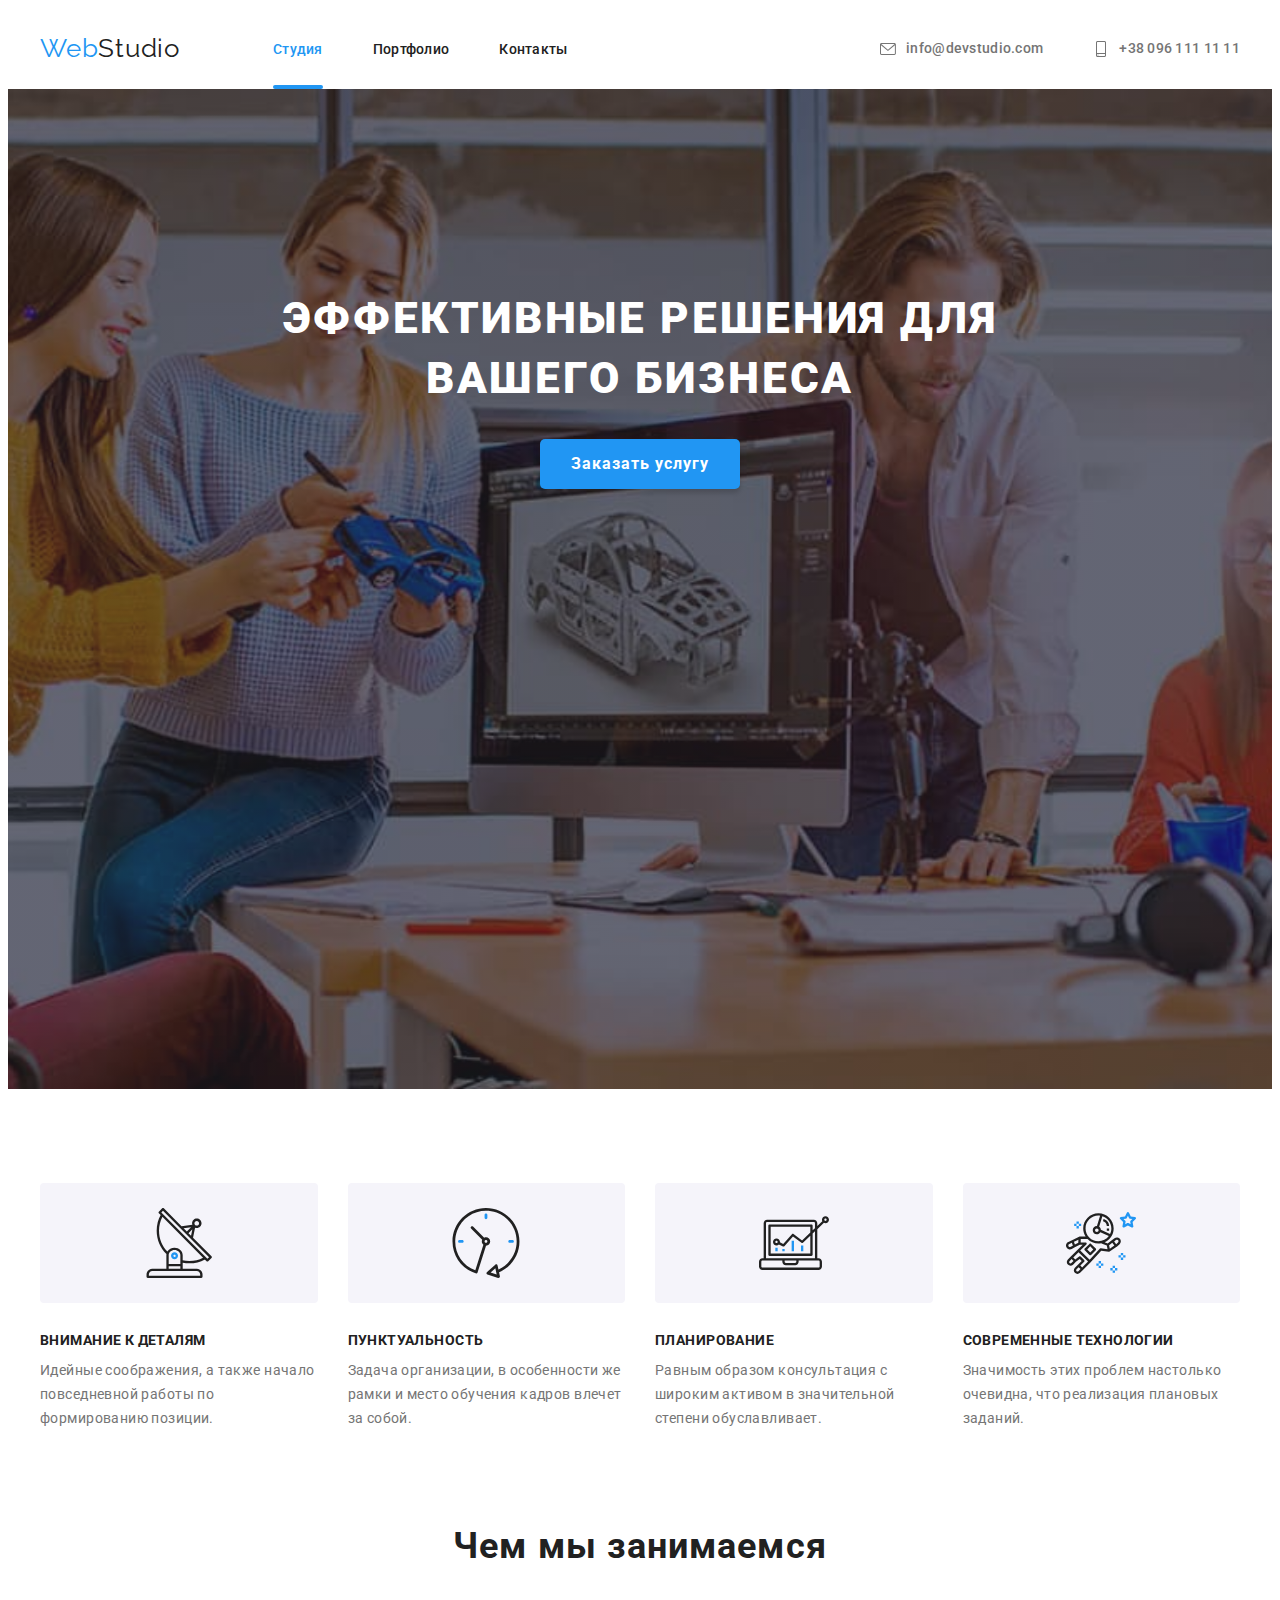
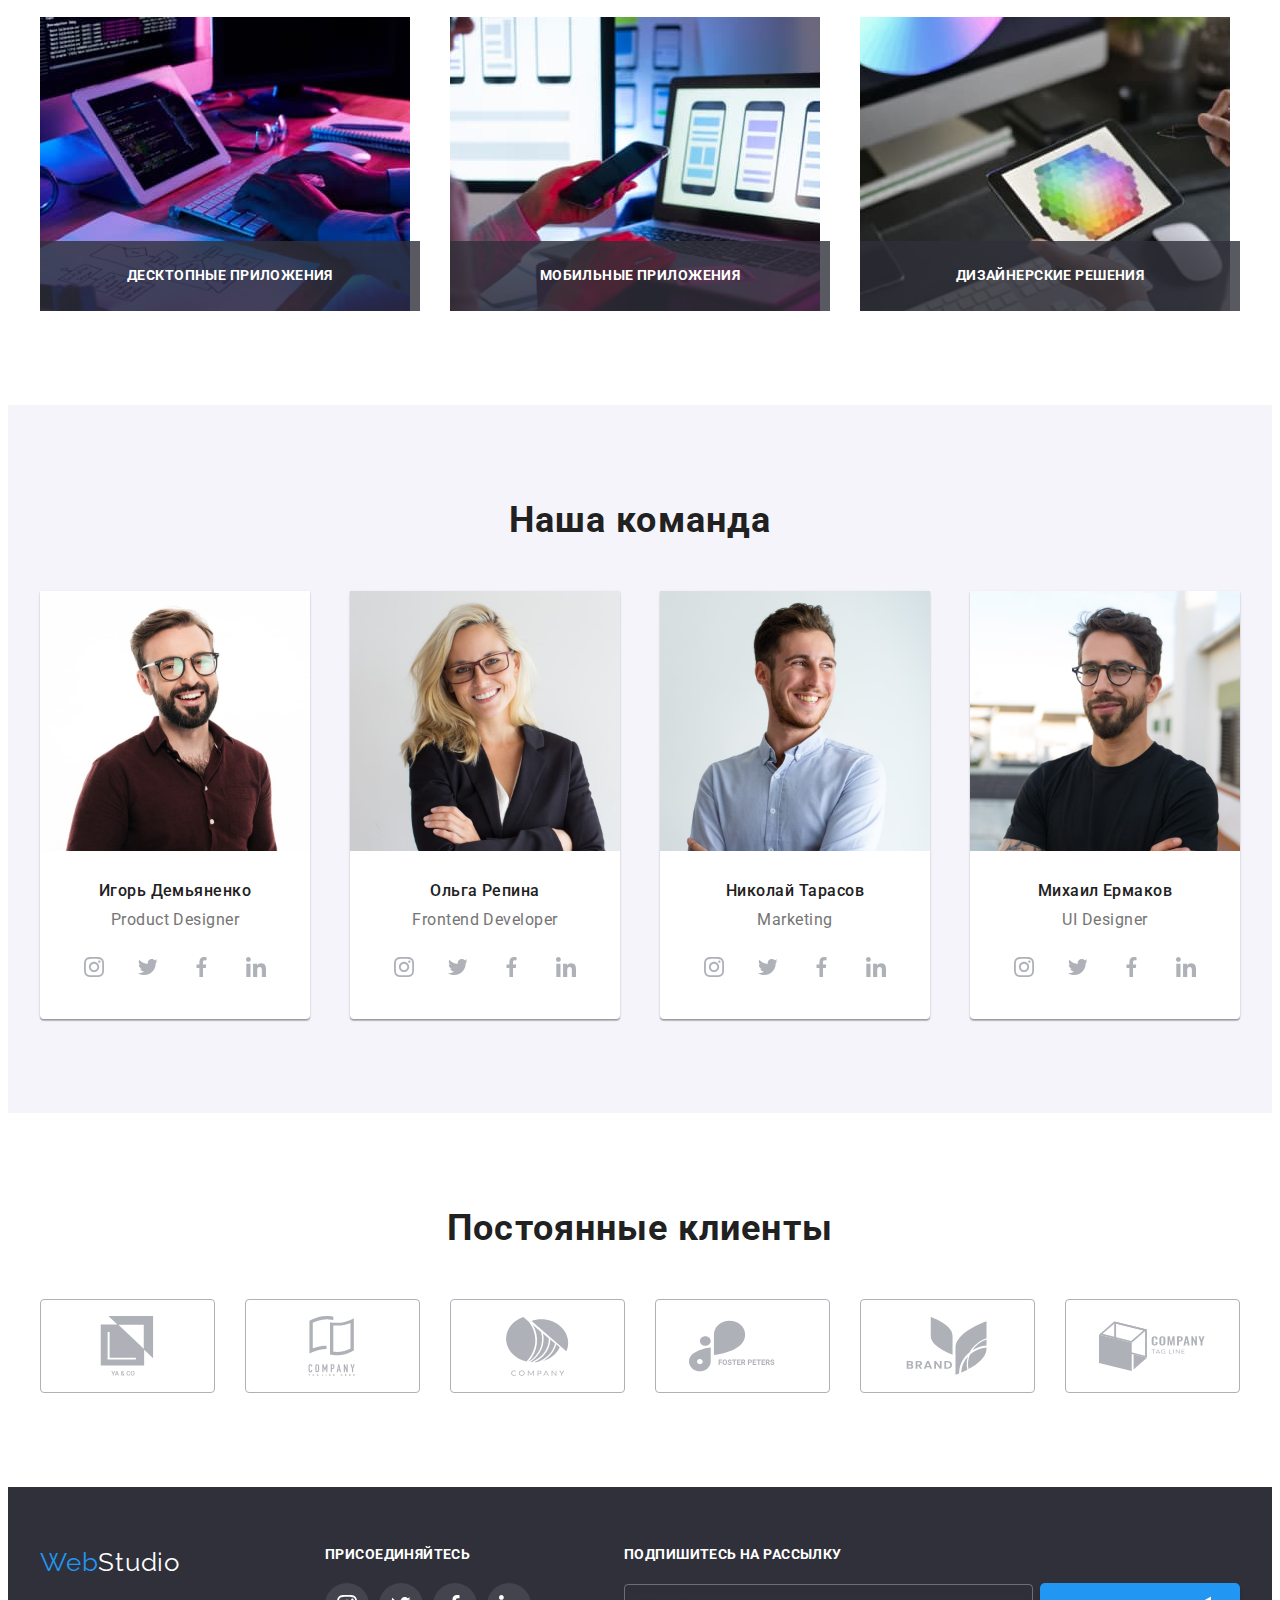
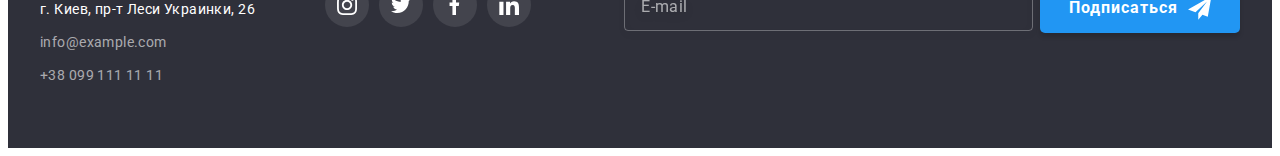
==== commit c9beeb03: "new" ====
--- a/index.html
+++ b/index.html
@@ -44,7 +44,7 @@
         <section class="hero overlay">
             <div class="container">
                 <h1 class="title">Эффективные решения для вашего бизнеса</h1>
-            <button class="button" type="button" data-modal-open>Заказать услугу</button>
+            <button class="button hero-button" type="button" data-modal-open>Заказать услугу</button>
             </div>
         </section>
         <!-- benefits -->
@@ -369,7 +369,7 @@
             <form class="subscribe-form">
                 <h2 class="footer-header">Подпишитесь на рассылку</h2>
                <div class="footer-blocks">
-                    <input class="footer-input" type="email" name="subscribe" placeholder="E-mail">
+                    <input class="footer-input" type="text" name="subscribe" placeholder="E-mail">
                     <button class="button footer-button" type="submit">
                     Подписаться
                     <svg class="button-icon">
--- a/css/styles.css
+++ b/css/styles.css
@@ -210,6 +210,9 @@
     margin: 0 auto;
     
 }
+.hero-button {
+    box-shadow: 0px 4px 4px rgba(0, 0, 0, 0.15);
+}
 /*////////////////// benefits////////////////////// */
 .benefits {
     background-color: #ffffff;
@@ -597,6 +600,7 @@
     display: inline-flex;
     align-items: center;
     justify-content: center;
+    box-shadow: 0px 4px 4px rgba(0, 0, 0, 0.15);
 }
 .button-icon {
     width: 24px;
